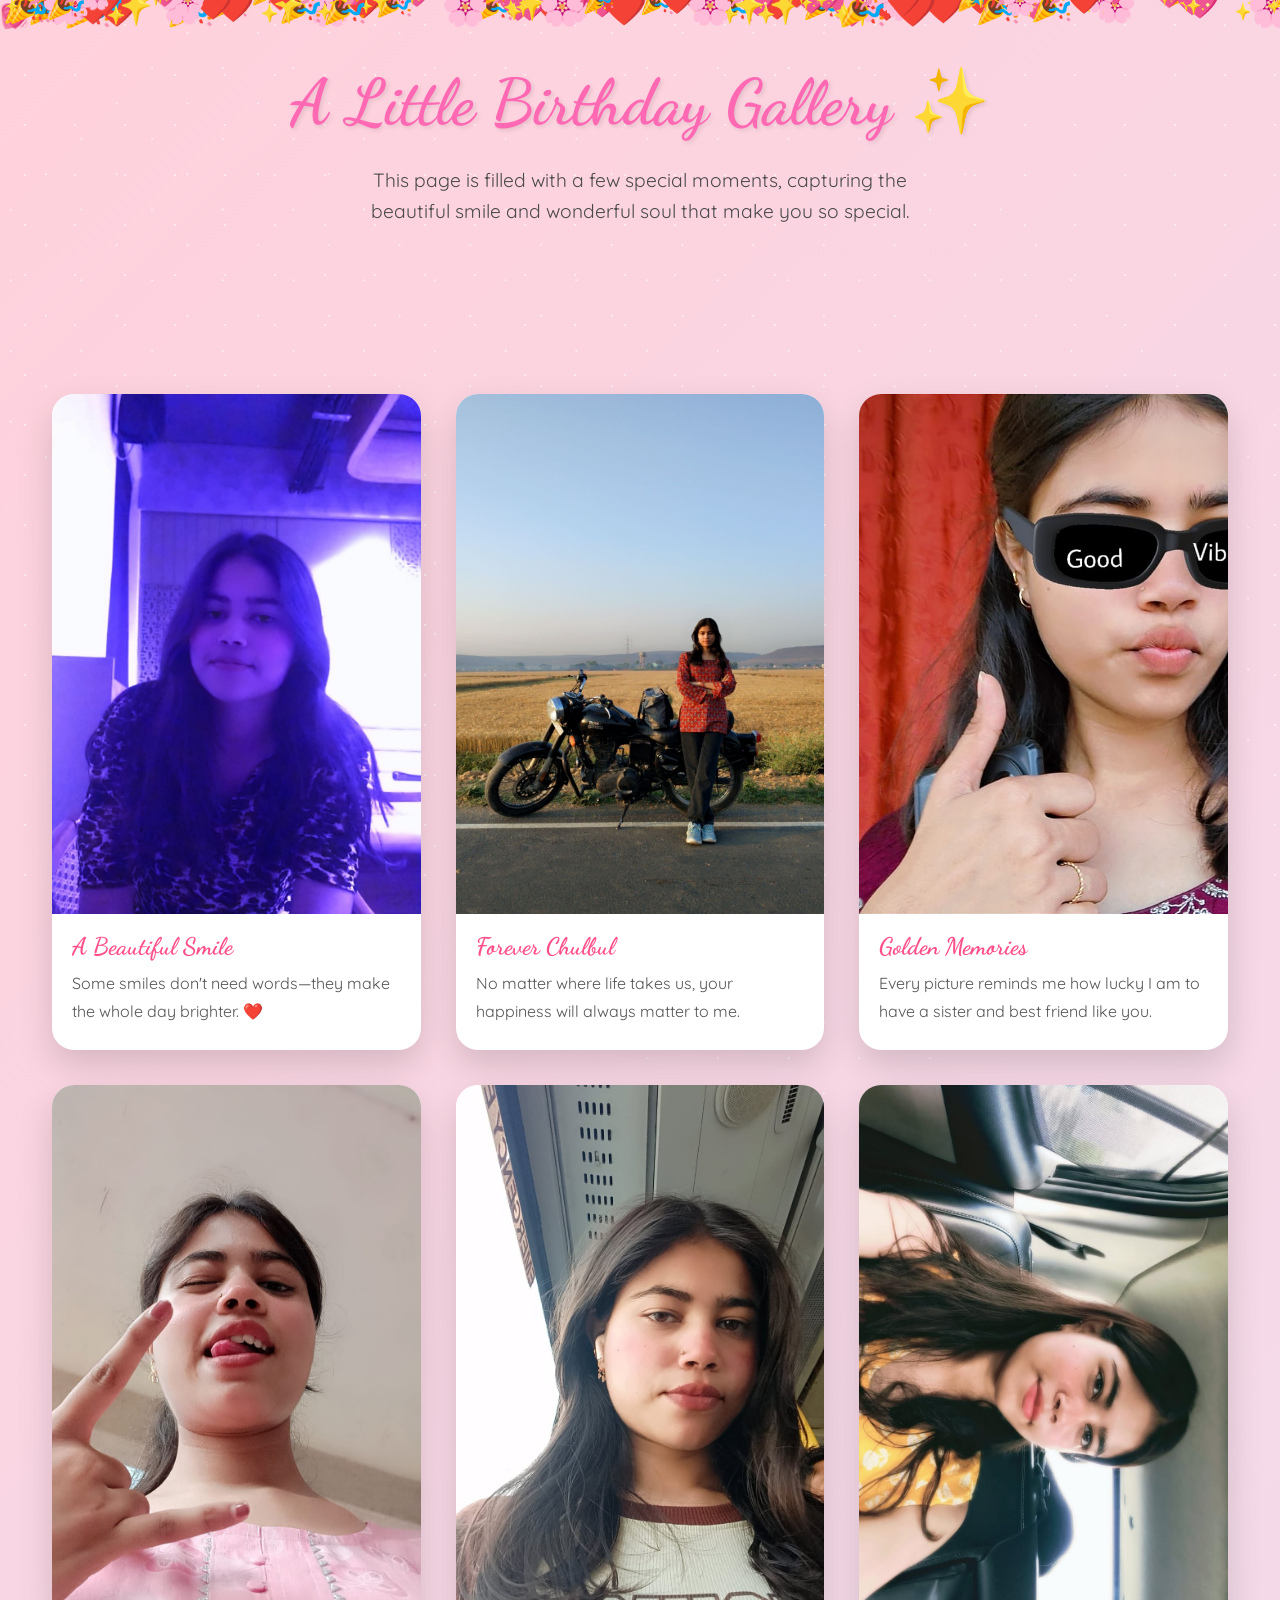
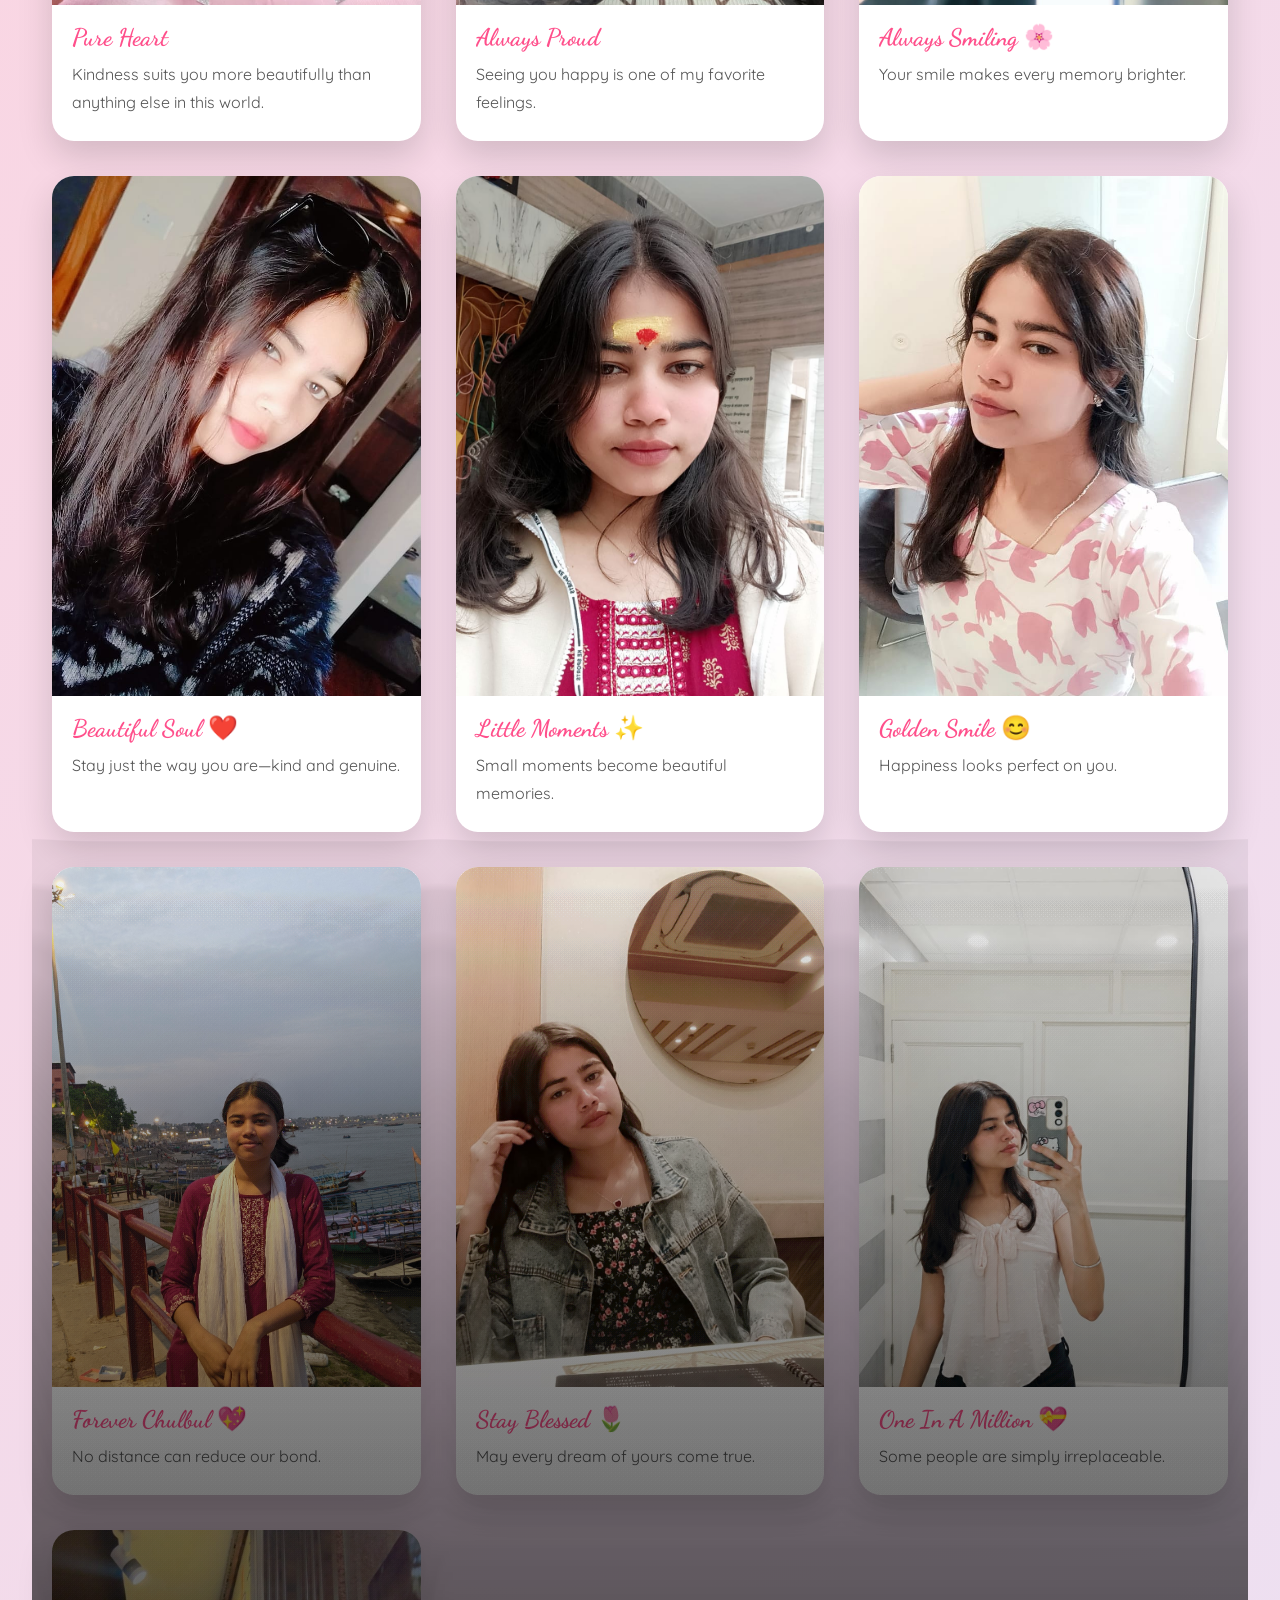
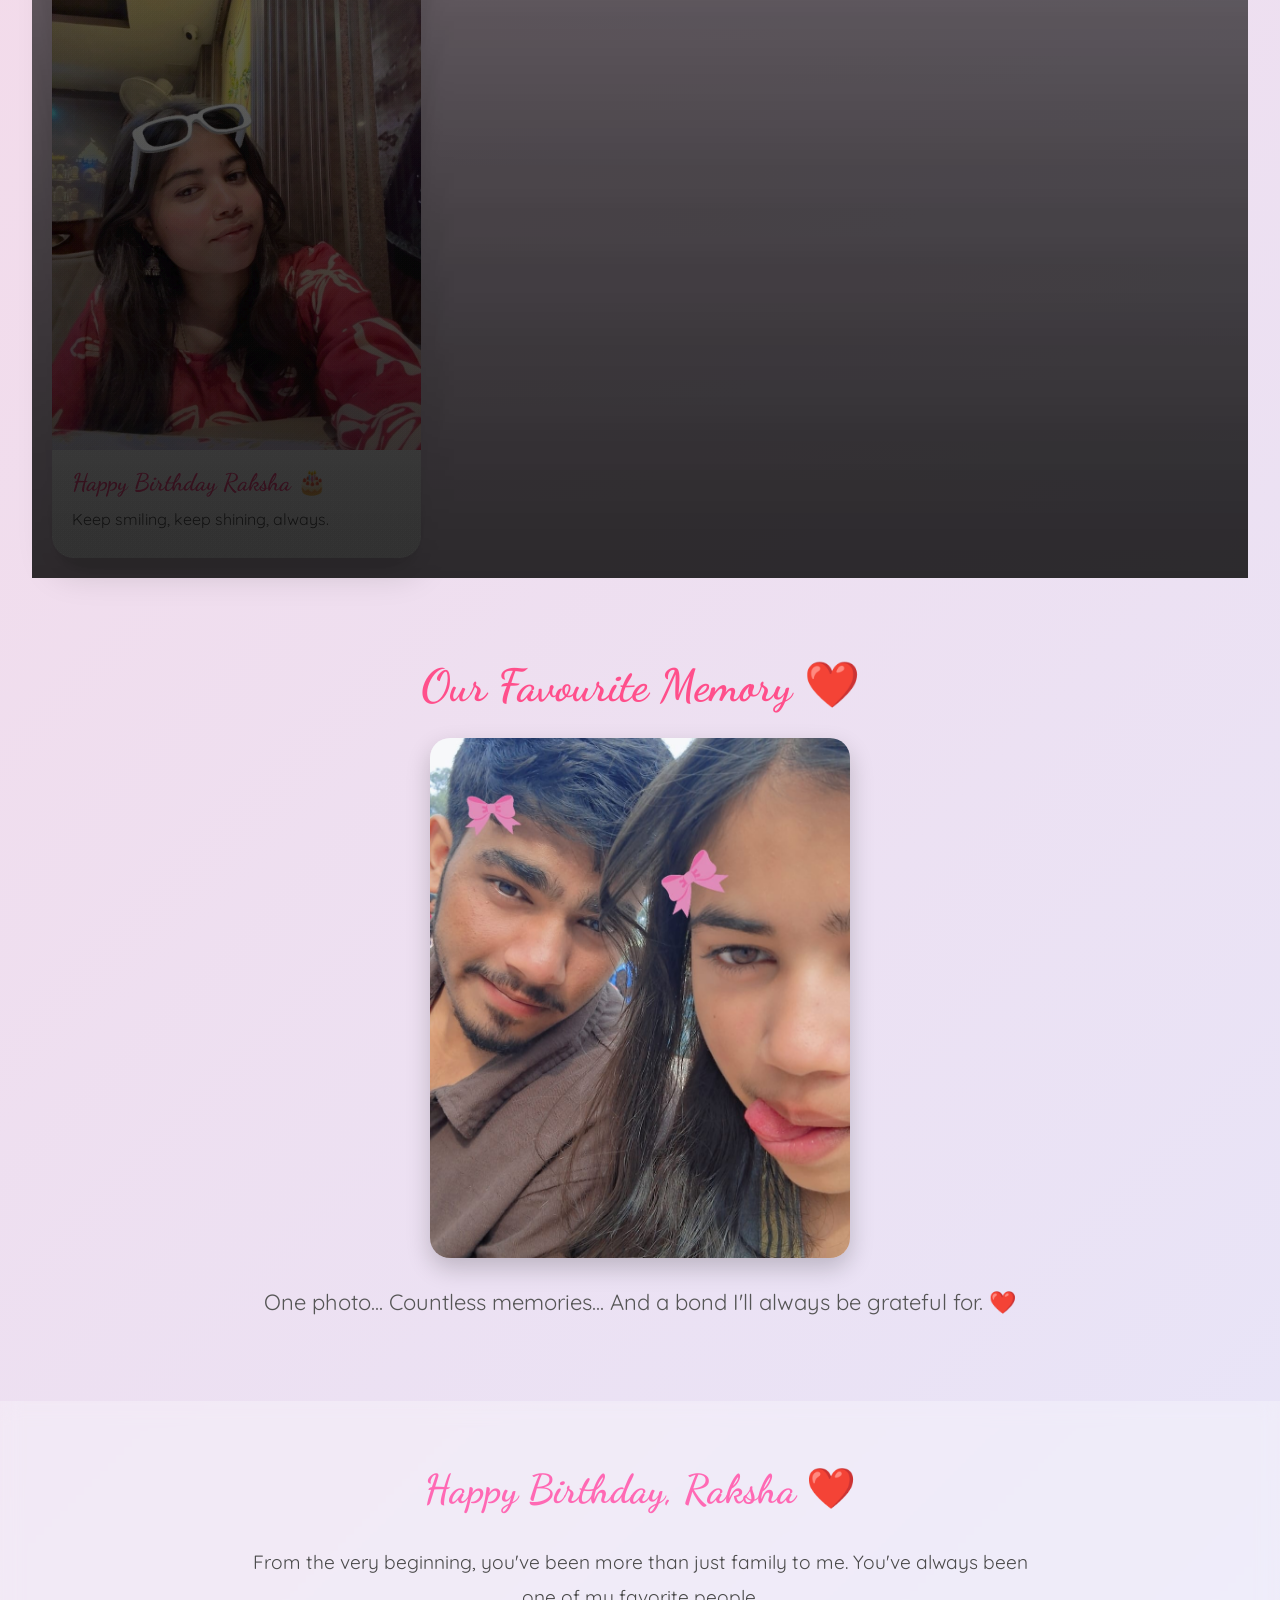
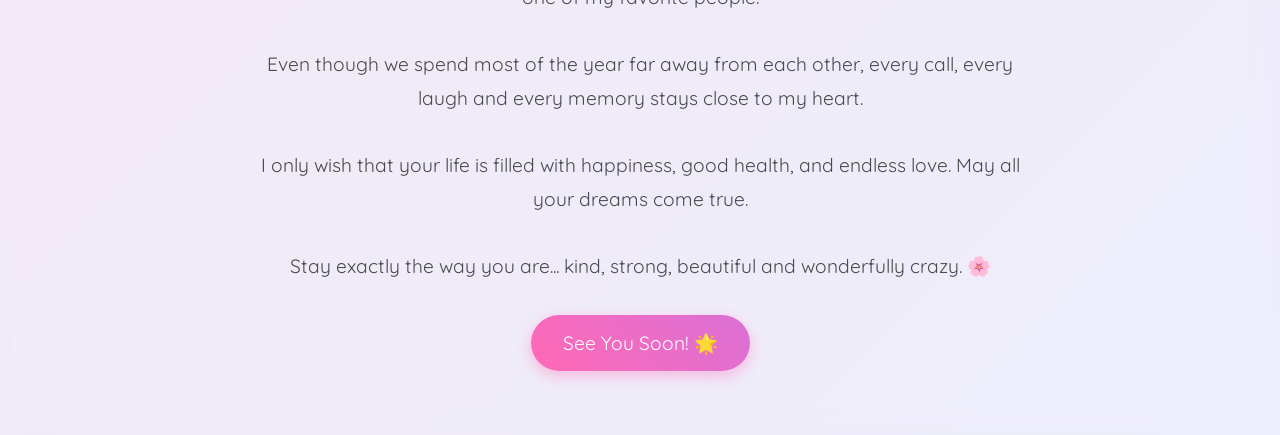
==== last.html @ acbdb8b2 "Add files via upload" ====
<!DOCTYPE html>
<html lang="en">

<head>
    <meta charset="UTF-8">
    <meta name="viewport" content="width=device-width, initial-scale=1.0">
    <title>Our Beautiful Memories ✨</title>
    <style>
        @import url('https://fonts.googleapis.com/css2?family=Dancing+Script:wght@700&family=Quicksand:wght@300;400;500;600&display=swap');

        * {
            margin: 0;
            padding: 0;
            box-sizing: border-box;
        }

        body {
            min-height: 100vh;
            background: linear-gradient(135deg,
                    #ffd1dc 0%,
                    #e6e6fa 25%,
                    #ffefd5 50%,
                    #e6e6fa 75%,
                    #ffd1dc 100%);
            background-size: 400% 400%;
            animation: gradientFlow 15s ease infinite;
            font-family: 'Quicksand', sans-serif;
            overflow-x: hidden;
            color: #4a4a4a;
        }

        @keyframes gradientFlow {
            0% {
                background-position: 0% 50%;
            }

            50% {
                background-position: 100% 50%;
            }

            100% {
                background-position: 0% 50%;
            }
        }

        /* Enhanced Sparkle Effect */
        .magic-sparkles {
            position: fixed;
            top: 0;
            left: 0;
            width: 100%;
            height: 100%;
            pointer-events: none;
            z-index: 1;
        }

        .sparkle {
            position: absolute;
            width: 6px;
            height: 6px;
            border-radius: 50%;
            background-color: white;
            animation: twinkle var(--duration, 4s) ease-in-out infinite;
            opacity: 0;
        }

        @keyframes twinkle {

            0%,
            100% {
                opacity: 0;
                transform: scale(0.5);
            }

            50% {
                opacity: 0.8;
                transform: scale(1);
            }
        }

        /* Generate 50 sparkles with different positions and animations */
        .magic-sparkles::before,
        .magic-sparkles::after {
            content: '';
            position: absolute;
            width: 100%;
            height: 100%;
            background-image: radial-gradient(circle, white 1px, transparent 1px);
            background-size: 50px 50px;
            animation: sparkleLayer 8s linear infinite;
            opacity: 0.5;
        }

        .magic-sparkles::after {
            animation-delay: -4s;
            transform: rotate(45deg);
        }

        @keyframes sparkleLayer {
            0% {
                transform: translateY(0);
            }

            100% {
                transform: translateY(-50px);
            }
        }

        /* Floating Hearts */
        .floating-hearts {
            position: fixed;
            width: 100%;
            height: 100%;
            pointer-events: none;
            z-index: 2;
        }

        .heart {
            position: absolute;
            font-size: 1.5rem;
            color: rgba(255, 105, 180, 0.6);
            animation: floatHeart var(--float-duration, 6s) ease-in-out infinite;
            animation-delay: var(--delay, 0s);
        }

        @keyframes floatHeart {
            0% {
                transform: translate(0, 100vh) rotate(0deg);
            }

            100% {
                transform: translate(var(--translate-x, 0), -100vh) rotate(360deg);
            }
        }

        /* Welcome Section */
        .welcome {
            text-align: center;
            padding: 4rem 2rem;
            position: relative;
            z-index: 3;
        }

        .welcome h1 {
            font-family: 'Dancing Script', cursive;
            font-size: 4rem;
            color: #ff69b4;
            text-shadow: 2px 2px 4px rgba(0, 0, 0, 0.1);
            animation: fadeInScale 2s ease;
        }

        .welcome p {
            font-size: 1.2rem;
            max-width: 600px;
            margin: 1.5rem auto;
            line-height: 1.6;
            animation: fadeIn 2s ease 0.5s both;
        }

        /* Enhanced Memory Cards */
        .memory-container {
            max-width: 1200px;
            margin: 0 auto;
            padding: 2rem;
            display: grid;
            grid-template-columns: repeat(auto-fit, minmax(300px, 1fr));
            gap: 2rem;
            z-index: 3;
            position: relative;
        }

        .memory-card{
    background:#fff;
    border-radius:22px;
    overflow:hidden;
    box-shadow:0 15px 35px rgba(0,0,0,.15);
    transition:.35s;
}

.memory-card:hover{
    transform:translateY(-10px);
}

        .memory-card:hover {
            transform: translateY(-10px) scale(1.02);
            box-shadow: 0 15px 30px rgba(0, 0, 0, 0.15);
        }

        .memory-card::before{
    content:"";
    position:absolute;
    left:0;
    top:0;
    width:100%;
    height:100%;
    background:linear-gradient(to top,rgba(0,0,0,.12),transparent 40%);
    pointer-events:none;
}
        

        .memory-card:hover::before {
            transform: translateX(100%);
        }

        .memory-img{
    width:100%;
    height:520px;
    object-fit:cover;
    object-position:center;
    display:block;
}

        .memory-card:hover .memory-img {
            transform: scale(1.06);
            transition:.5s;
        }

        .memory-date{
    font-size:24px;
    font-weight:bold;
    color:#ff4f8b;
    margin:18px 20px 8px;
    font-family:'Dancing Script',cursive;
}
        

        .memory-caption{
    margin:0 20px 25px;
    font-size:16px;
    line-height:28px;
    color:#555;
}

        /* Final Message Section */
        .final-message {
            text-align: center;
            padding: 4rem 2rem;
            background: rgba(255, 255, 255, 0.3);
            backdrop-filter: blur(10px);
            margin-top: 3rem;
            position: relative;
            z-index: 3;
        }

        .final-message h2 {
            font-family: 'Dancing Script', cursive;
            font-size: 3rem;
            color: #ff69b4;
            margin-bottom: 2rem;
            animation: heartbeat 2s infinite;
        }

        @keyframes heartbeat {

            0%,
            100% {
                transform: scale(1);
            }

            50% {
                transform: scale(1.1);
            }
        }

        .final-message p {
            font-size: 1.2rem;
            max-width: 800px;
            margin: 0 auto 2rem;
            line-height: 1.8;
        }

        .goodbye-btn {
            display: inline-block;
            padding: 1rem 2rem;
            font-size: 1.2rem;
            background: linear-gradient(45deg, #ff69b4, #da70d6);
            color: white;
            border: none;
            border-radius: 50px;
            cursor: pointer;
            text-decoration: none;
            transition: all 0.3s ease;
            box-shadow: 0 5px 15px rgba(255, 105, 180, 0.4);
            animation: float 3s infinite ease-in-out;
        }

        .goodbye-btn:hover {.goodbye-btn:hover{

transform:translateY(-8px) scale(1.05);

}
            transform: translateY(-5px);
            box-shadow: 0 8px 20px rgba(255, 105, 180, 0.6);
        }

        @keyframes float {

            0%,
            100% {
                transform: translateY(0);
            }

            50% {
                transform: translateY(-10px);
            }
        }

        /* Animations */
        @keyframes fadeInScale {
            0% {
                opacity: 0;
                transform: scale(0.8);
            }

            100% {
                opacity: 1;
                transform: scale(1);
            }
        }

        @keyframes fadeIn {
            0% {
                opacity: 0;
            }

            100% {
                opacity: 1;
            }
        }

        /* Generate Hearts */
        .js-generate-hearts {
            position: fixed;
            width: 100%;
            height: 100%;
            pointer-events: none;
            z-index: 2;
        }

        /* Custom Scrollbar */
        ::-webkit-scrollbar {
            width: 12px;
        }

        ::-webkit-scrollbar-track {
            background: rgba(255, 255, 255, 0.4);
        }

        ::-webkit-scrollbar-thumb {
            background: linear-gradient(45deg, #ff69b4, #da70d6);
            border-radius: 6px;
        }

        /* Responsive Design */
        @media (max-width: 768px) {
            .welcome h1 { .special-photo{
    max-width:100%;
    height:450px;
}
    width:95%;
    max-height:320px;
}  
font-size: 3rem;
            }
            .memory-container{
    width:95%;
    max-width:1450px;
    margin:60px auto;
    display:grid;
    grid-template-columns:repeat(3,1fr);
    gap:35px;
    padding:20px;
}

            .final-message h2 {
                font-size: 2.5rem;
            }
        
        .special-memory{
    width:90%;
    max-width:900px;
    margin:80px auto;
    text-align:center;
}

.special-memory h2{
    font-size:45px;
    color:#ff4f8b;
    margin-bottom:25px;
    font-family:'Dancing Script',cursive;
}

.special-photo{
    width:100%;
    max-width:420px;
    height:520px;
    object-fit:cover;
    object-position:center;
    display:block;
    margin:auto;
    border-radius:20px;
    box-shadow:0 10px 25px rgba(0,0,0,.2);
}

.special-photo:hover{
    transform:scale(1.02);
}

.special-text{
    margin-top:25px;
    font-size:22px;
    line-height:38px;
    color:#555;
}
/* ===== Image Viewer ===== */

#imageViewer{
    position:fixed;
    top:0;
    left:0;
    width:100%;
    height:100vh;
    background:rgba(0,0,0,.9);
    display:none;
    justify-content:center;
    align-items:center;
    z-index:99999;
}

#viewerImage{
    width:90%;
    max-width:900px;
    max-height:90vh;
    border-radius:20px;
    box-shadow:0 20px 50px rgba(0,0,0,.5);
}

#closeViewer{
    position:absolute;
    top:20px;
    right:35px;
    font-size:45px;
    color:white;
    cursor:pointer;
    user-select:none;
}
    </style>
</head>

<body>
    <div class="magic-sparkles"></div>
    <div class="floating-hearts">
        <!-- Hearts will be generated via CSS -->
        <div class="heart" style="--float-duration: 6s; --delay: 0s; --translate-x: 20px;">💝</div>
        <div class="heart" style="--float-duration: 8s; --delay: 1s; --translate-x: -30px;">💖</div>
        <div class="heart" style="--float-duration: 7s; --delay: 2s; --translate-x: 40px;">💗</div>
        <div class="heart" style="--float-duration: 9s; --delay: 3s; --translate-x: -20px;">💓</div>
        <div class="heart" style="--float-duration: 5s; --delay: 4s; --translate-x: 30px;">💕</div>
    </div>

    <section class="welcome">
        <h1>A Little Birthday Gallery ✨</h1>
        <p>This page is filled with a few special moments,
capturing the beautiful smile and wonderful soul
that make you so special.</p>
    </section>

    <div class="memory-container">
       <div class="memory-card">
<img src="images/p3.jpg" class="memory-img">
<div class="memory-date">A Beautiful Smile</div>
<div class="memory-caption">
Some smiles don't need words—they make the whole day brighter. ❤️
</div>
</div>

<div class="memory-card">
<img src="images/p2.jpg" class="memory-img">
<div class="memory-date">Forever Chulbul</div>
<div class="memory-caption">
No matter where life takes us, your happiness will always matter to me.
</div>
</div>

<div class="memory-card">
<img src="images/p1.jpg" class="memory-img">
<div class="memory-date">Golden Memories</div>
<div class="memory-caption">
Every picture reminds me how lucky I am to have a sister and best friend like you.
</div>
</div>

<div class="memory-card">
<img src="images/p4.jpg" class="memory-img">
<div class="memory-date">Pure Heart</div>
<div class="memory-caption">
Kindness suits you more beautifully than anything else in this world.
</div>
</div>

<div class="memory-card">
<img src="images/p6.jpg" class="memory-img">
<div class="memory-date">Always Proud</div>
<div class="memory-caption">
Seeing you happy is one of my favorite feelings.
</div>
</div> 
<div class="memory-card">
    <img src="images/p7.jpg" class="memory-img">
    <div class="memory-date">Always Smiling 🌸</div>
    <div class="memory-caption">
        Your smile makes every memory brighter.
    </div>
</div>

<div class="memory-card">
    <img src="images/p8.jpg" class="memory-img">
    <div class="memory-date">Beautiful Soul ❤️</div>
    <div class="memory-caption">
        Stay just the way you are—kind and genuine.
    </div>
</div>

<div class="memory-card">
    <img src="images/p9.jpg" class="memory-img">
    <div class="memory-date">Little Moments ✨</div>
    <div class="memory-caption">
        Small moments become beautiful memories.
    </div>
</div>

<div class="memory-card">
    <img src="images/p10.jpg" class="memory-img">
    <div class="memory-date">Golden Smile 😊</div>
    <div class="memory-caption">
        Happiness looks perfect on you.
    </div>
</div>

<div class="memory-card">
    <img src="images/p11.jpg" class="memory-img">
    <div class="memory-date">Forever Chulbul 💖</div>
    <div class="memory-caption">
        No distance can reduce our bond.
    </div>
</div>

<div class="memory-card">
    <img src="images/p12.jpg" class="memory-img">
    <div class="memory-date">Stay Blessed 🌷</div>
    <div class="memory-caption">
        May every dream of yours come true.
    </div>
</div>

<div class="memory-card">
    <img src="images/p13.jpg" class="memory-img">
    <div class="memory-date">One In A Million 💝</div>
    <div class="memory-caption">
        Some people are simply irreplaceable.
    </div>
</div>

<div class="memory-card">
    <img src="images/p14.jpg" class="memory-img">
    <div class="memory-date">Happy Birthday Raksha 🎂</div>
    <div class="memory-caption">
        Keep smiling, keep shining, always.
    </div>
</div>
    </div>
<section class="special-memory">

    <h2>Our Favourite Memory ❤️</h2>

    <img src="images/p5.jpg" class="special-photo">

    <p class="special-text">
        One photo...
        Countless memories...
        And a bond I'll always be grateful for. ❤️
    </p>

</section>
    <section class="final-message">
      <h2>Happy Birthday, Raksha ❤️</h2>

<p>
From the very beginning, you've been more than just family to me.
You've always been one of my favorite people.
</p>

<p>
Even though we spend most of the year far away from each other,
every call, every laugh and every memory stays close to my heart.
</p>

<p>
I only wish that your life is filled with happiness,
good health, and endless love. May all your dreams come true.
</p>

<p>
Stay exactly the way you are...
kind, strong, beautiful and wonderfully crazy. 🌸
</p>

<a href="#" class="goodbye-btn">See You Soon! 🌟</a>
    </section>
    <!-- Fullscreen Image Viewer -->
<div id="imageViewer">

    <span id="closeViewer">&times;</span>

    <img id="viewerImage">

</div>
<script>

const viewer = document.getElementById("imageViewer");
const viewerImg = document.getElementById("viewerImage");
const closeBtn = document.getElementById("closeViewer");

document.querySelectorAll(".memory-img,.special-photo").forEach(img=>{

    img.onclick=()=>{

        viewer.style.display="flex";
        viewerImg.src=img.src;

    }

});

closeBtn.onclick=()=>{

    viewer.style.display="none";

}

viewer.onclick=(e)=>{

    if(e.target===viewer){

        viewer.style.display="none";

    }

}

</script>
<script>

function confetti(){

for(let i=0;i<120;i++){

const c=document.createElement("div");

c.innerHTML=["❤️","🎉","✨","🌸","💖"][Math.floor(Math.random()*5)];

c.style.position="fixed";

c.style.left=Math.random()*100+"vw";

c.style.top="-20px";

c.style.fontSize=(20+Math.random()*20)+"px";

c.style.zIndex="99999";

document.body.appendChild(c);

c.animate([

{transform:"translateY(0) rotate(0deg)"},

{transform:`translateY(${window.innerHeight+100}px) rotate(720deg)`}

],{

duration:4000+Math.random()*2000,

iterations:1

});

setTimeout(()=>c.remove(),6000);

}

}

window.onload=()=>{

setTimeout(confetti,1000);

}

</script>
</body>

</html>
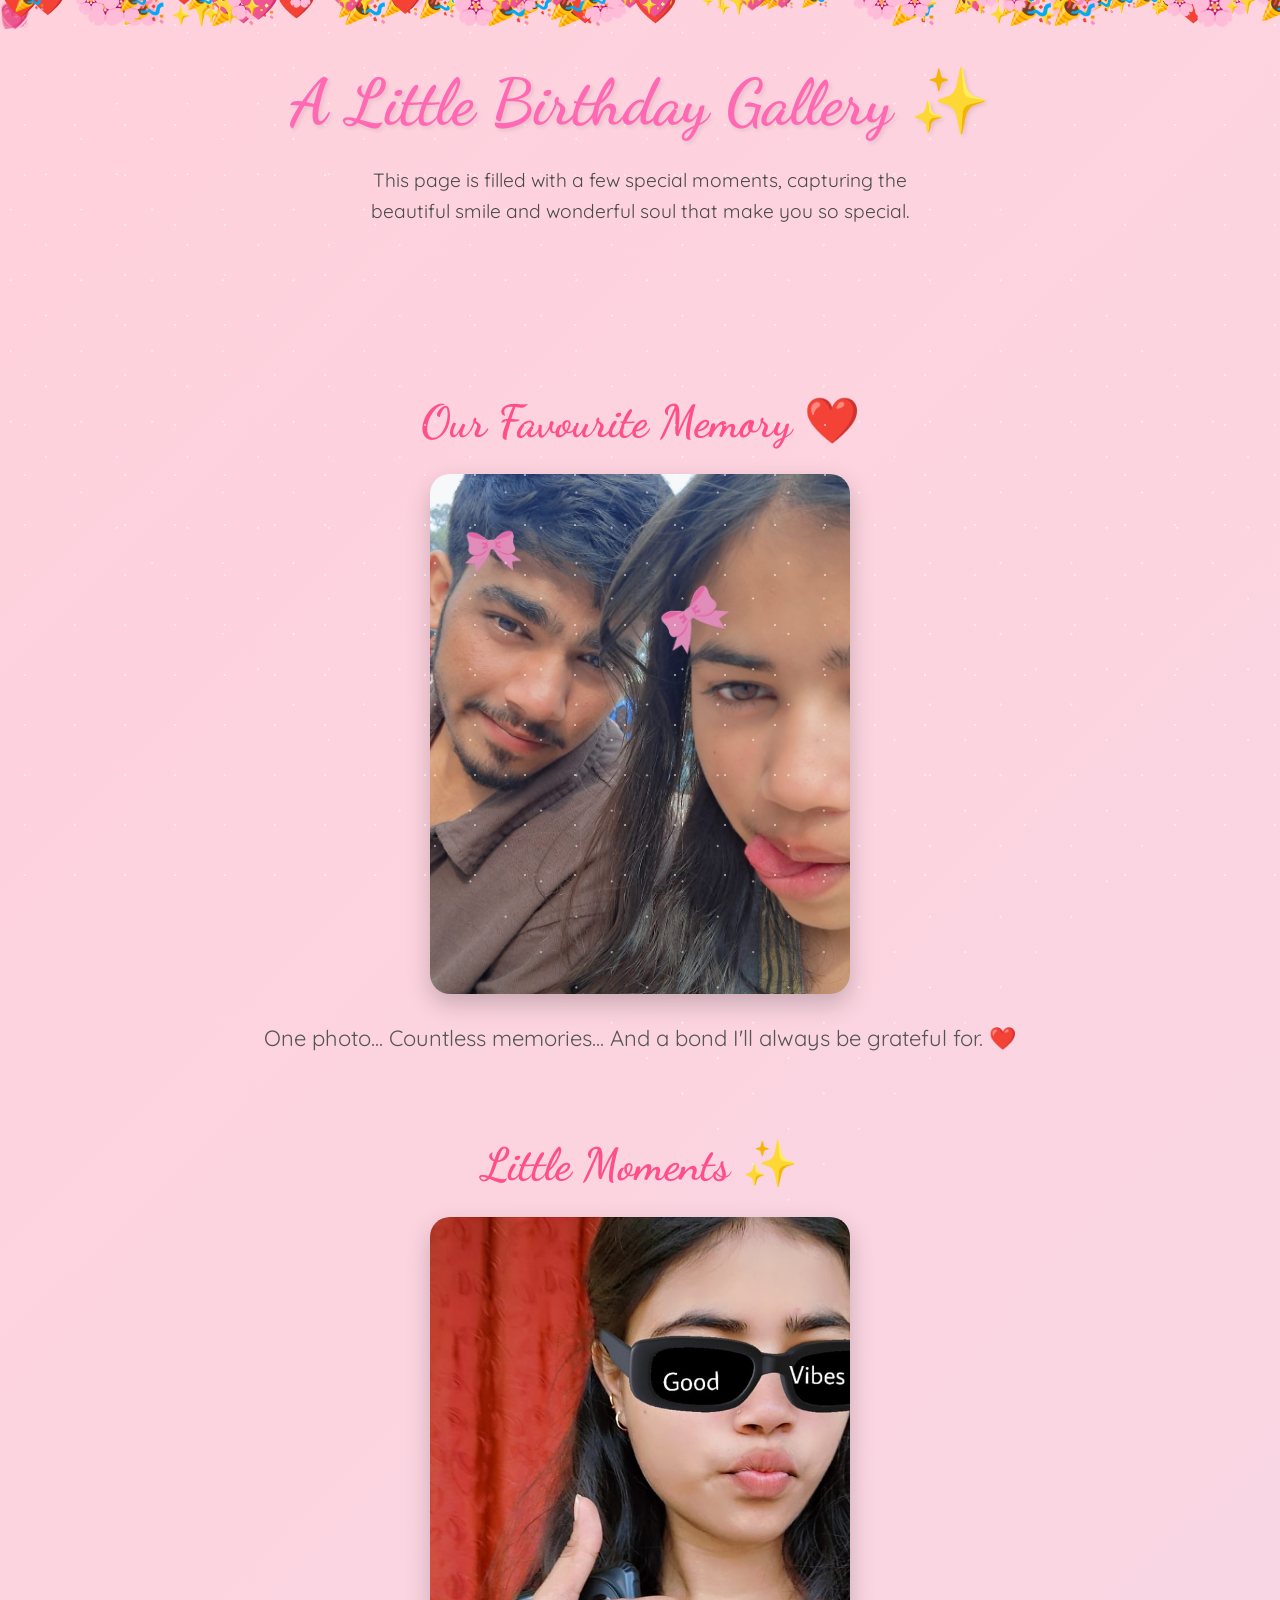
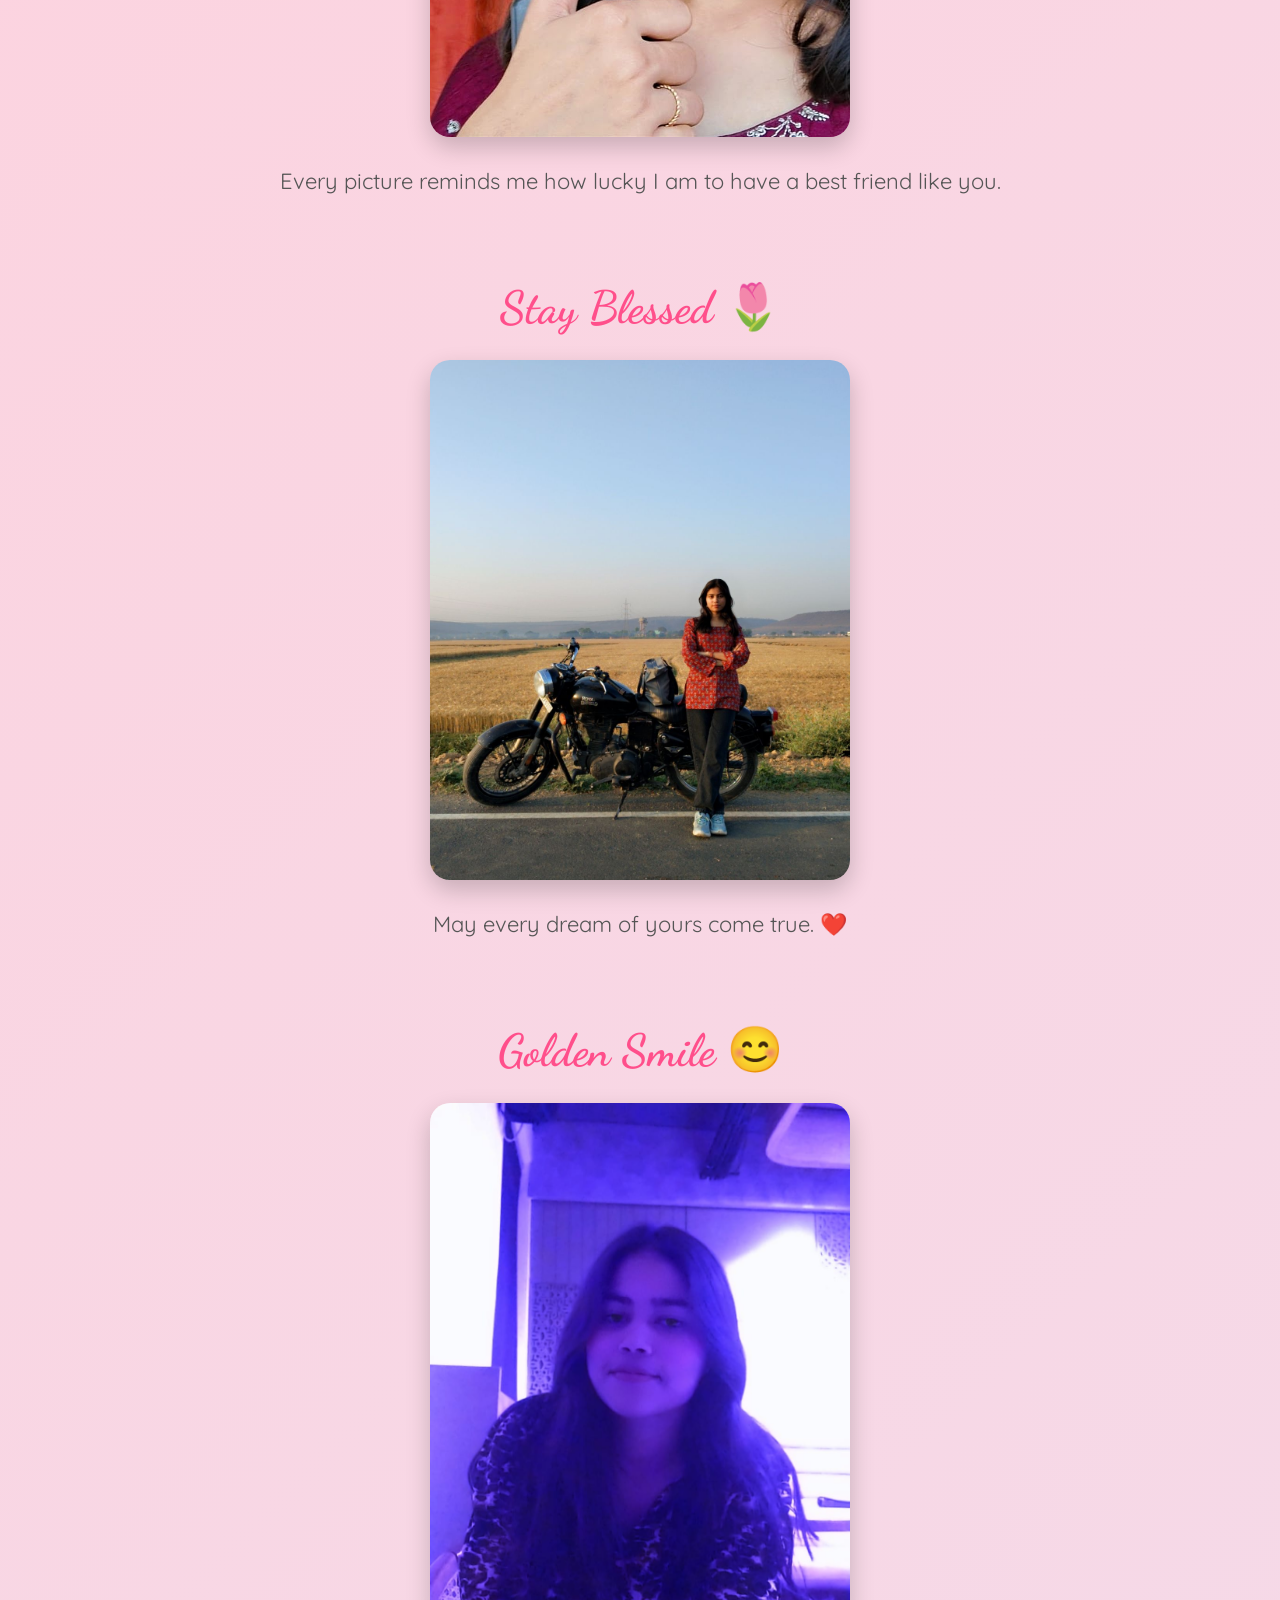
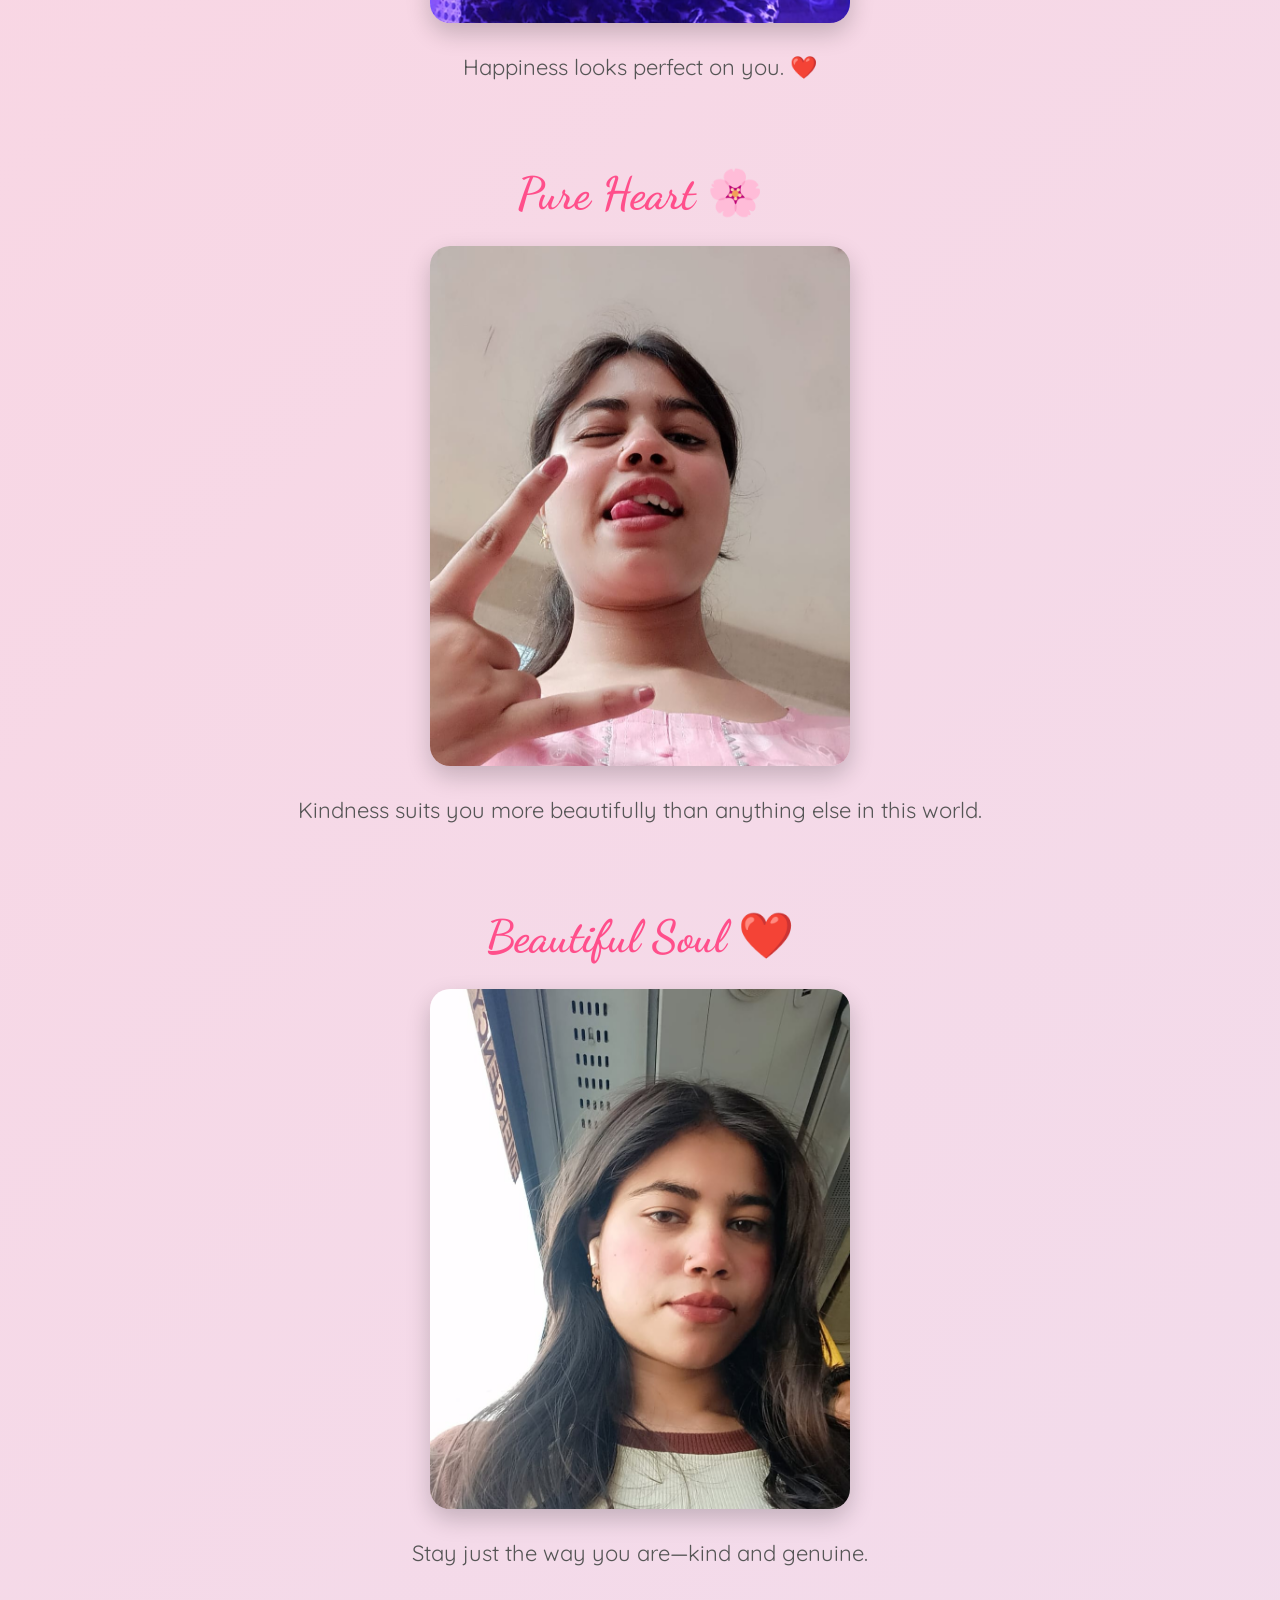
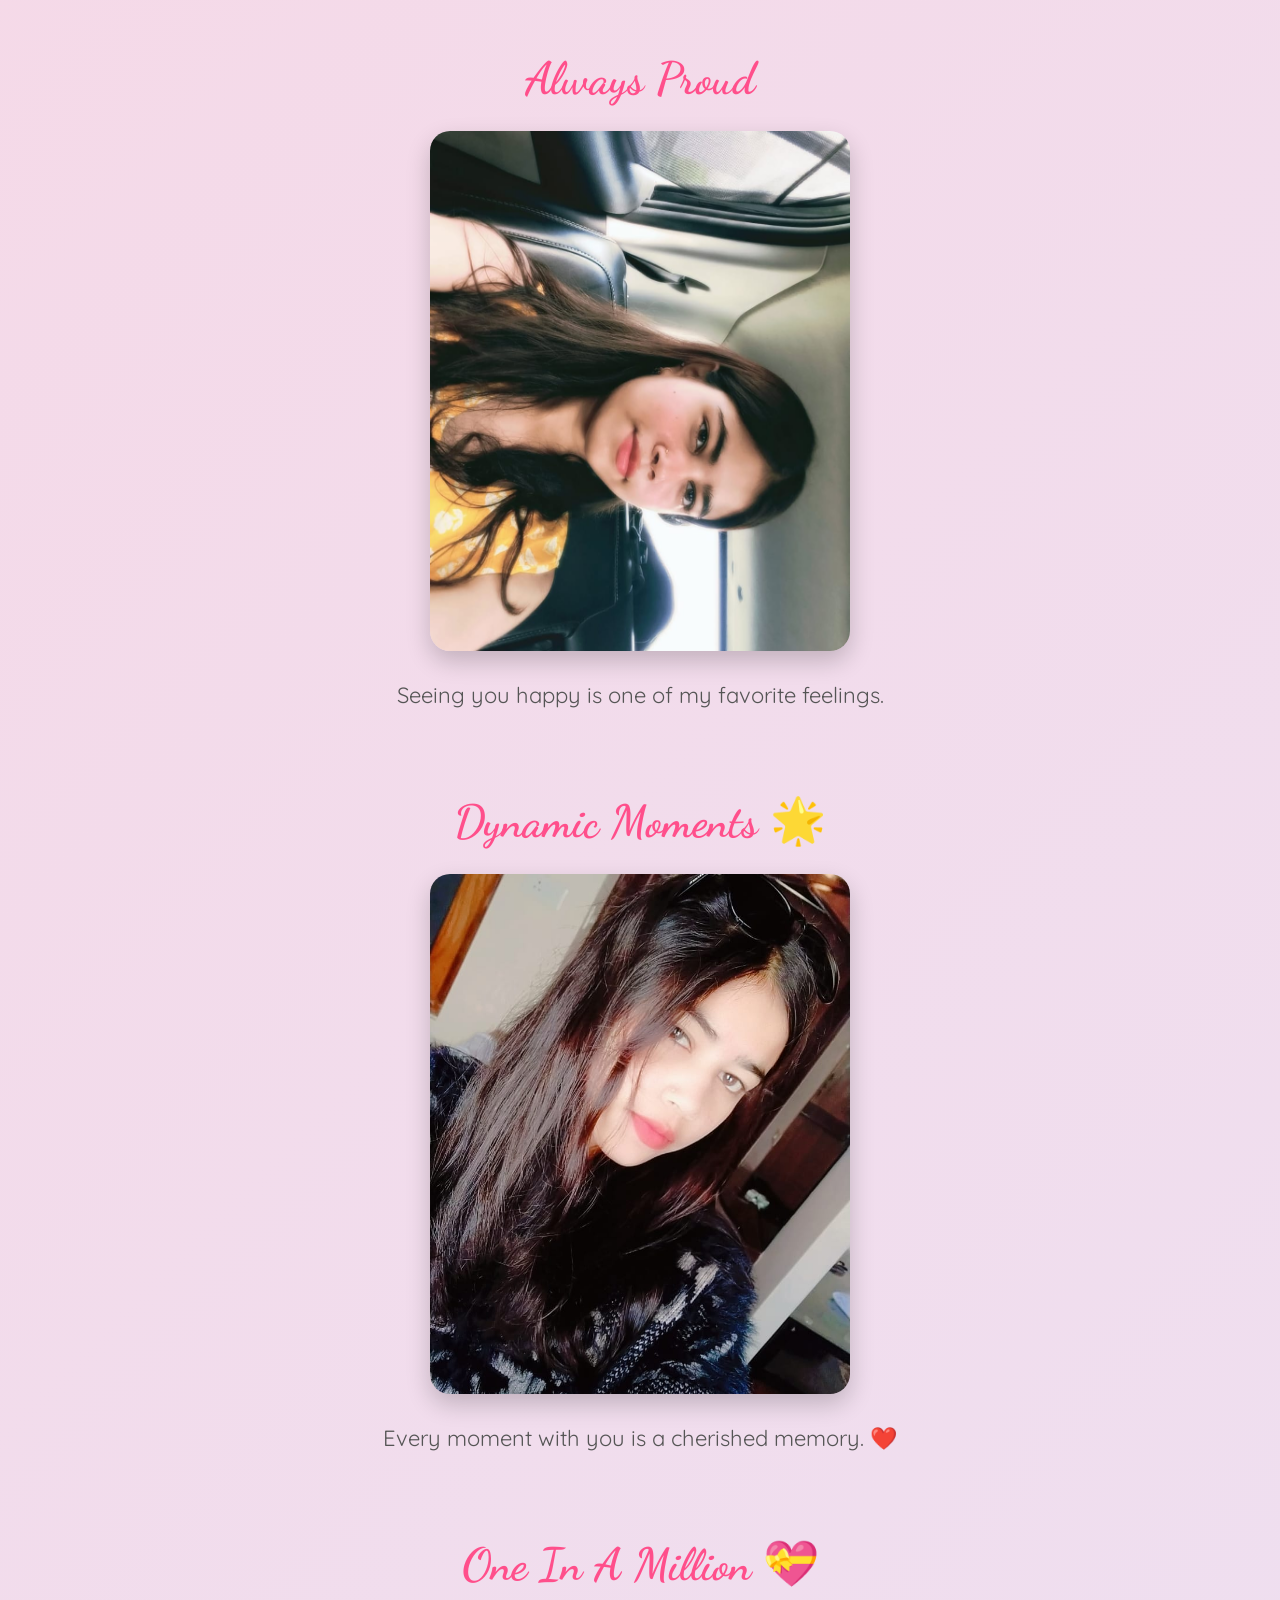
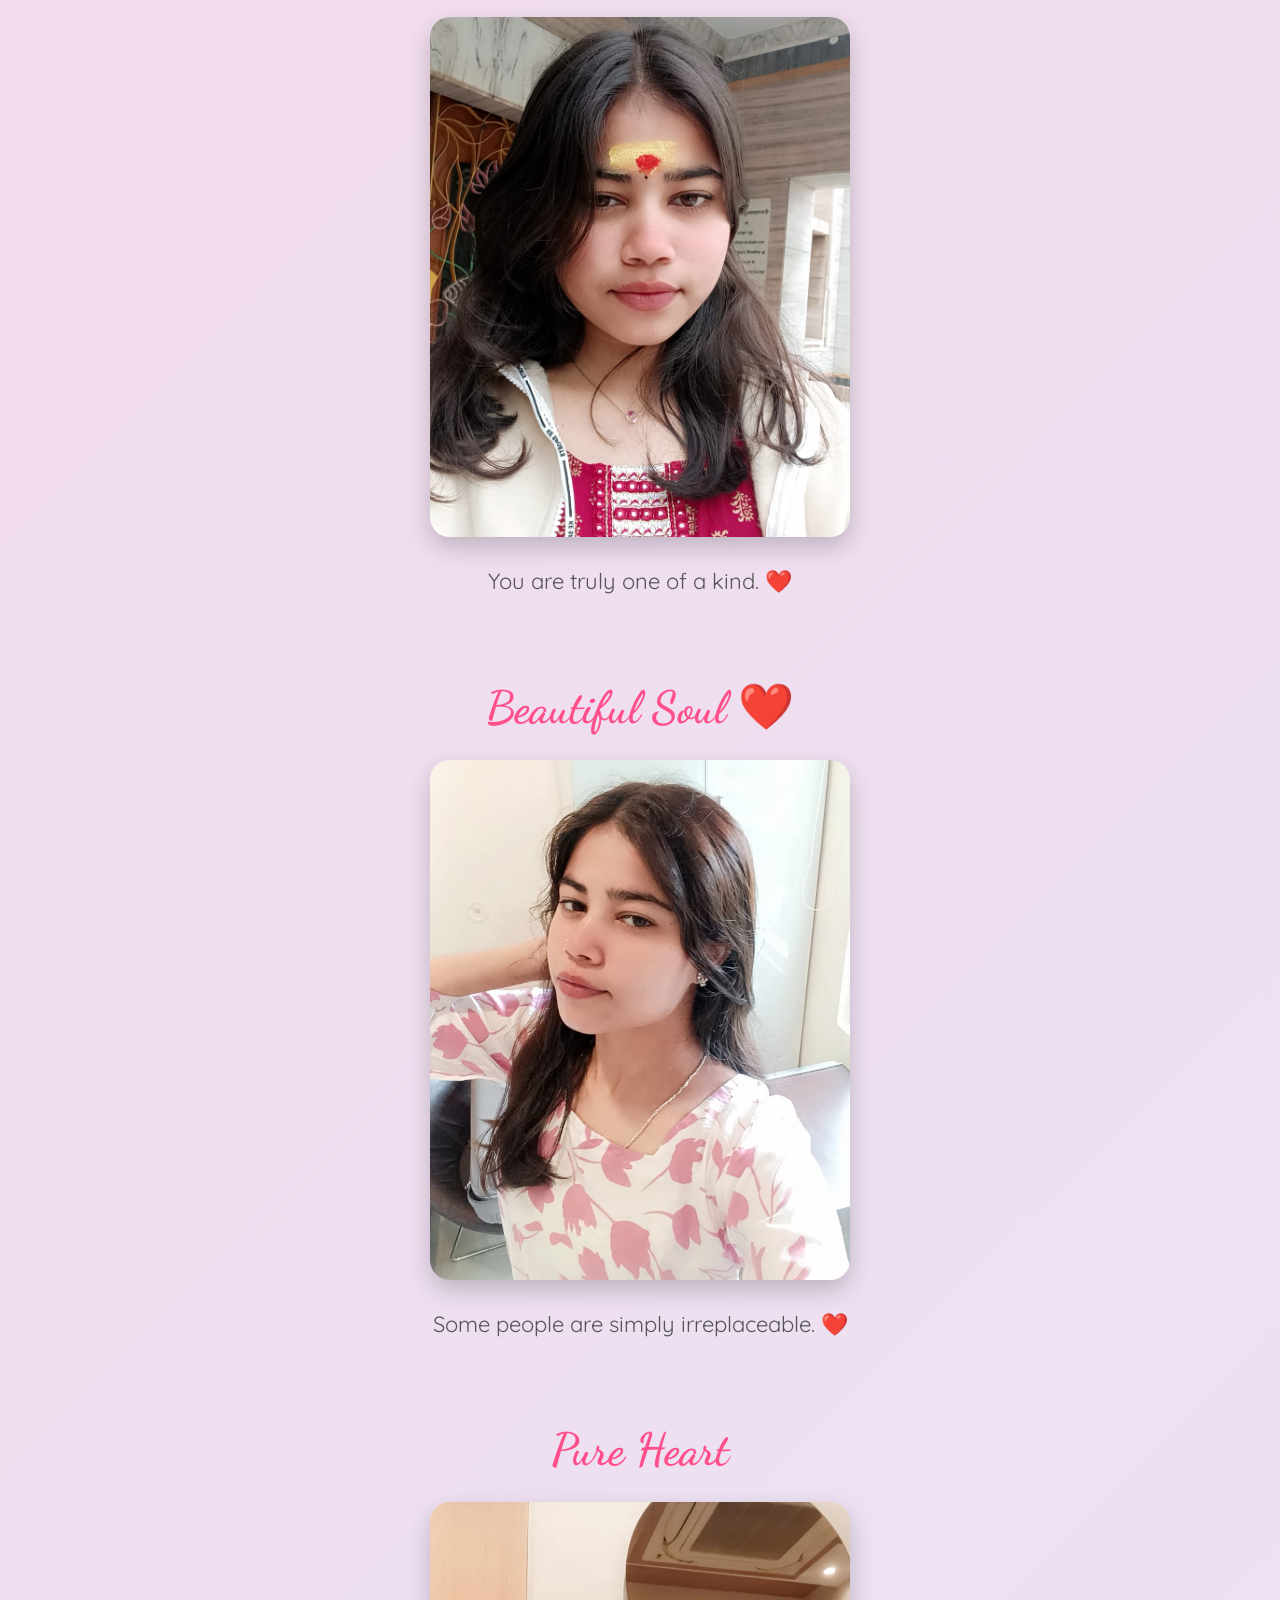
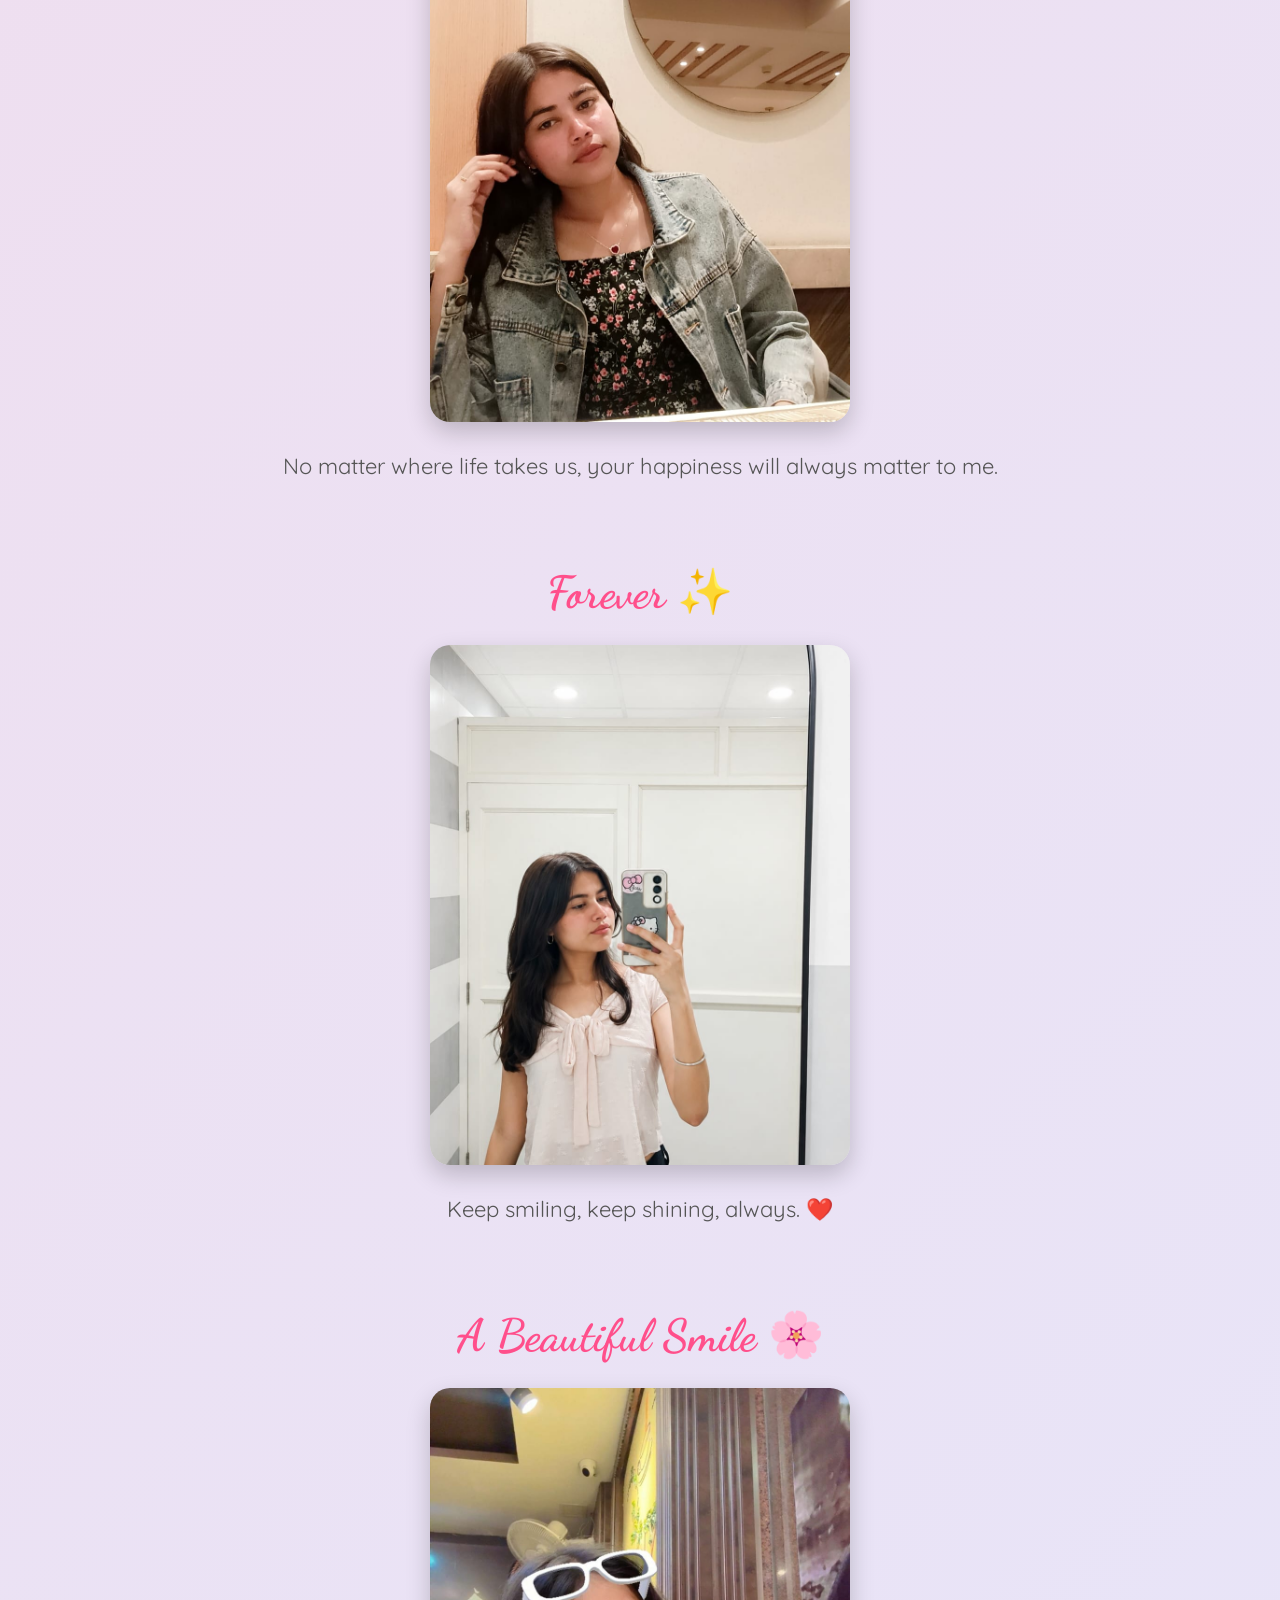
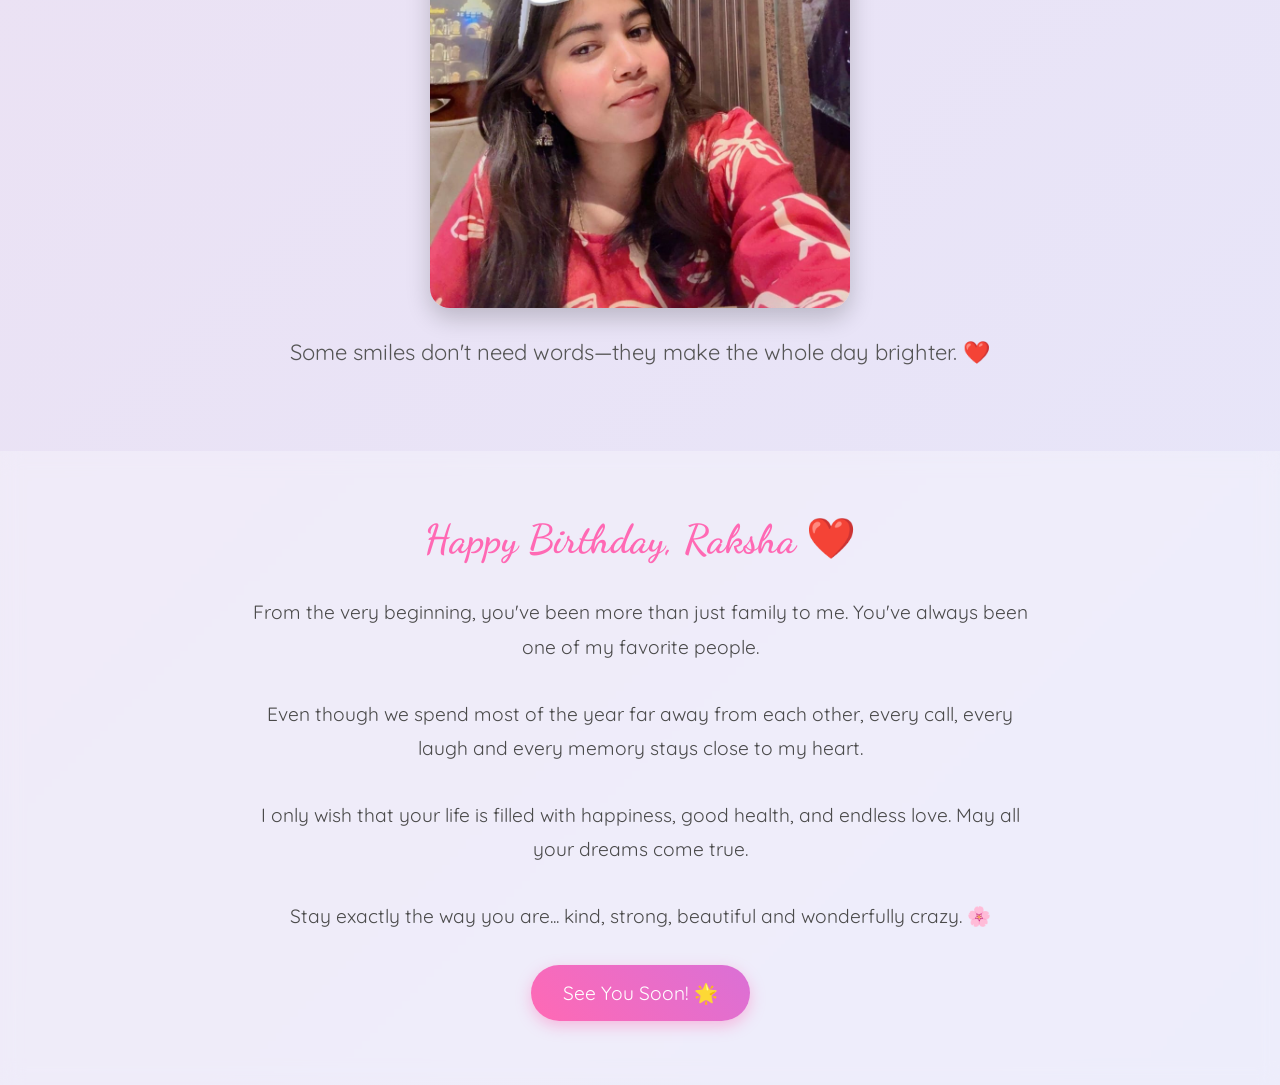
==== commit af512bd0: "Add files via upload" ====
--- a/last.html
+++ b/last.html
@@ -464,112 +464,7 @@
 capturing the beautiful smile and wonderful soul
 that make you so special.</p>
     </section>
-
-    <div class="memory-container">
-       <div class="memory-card">
-<img src="images/p3.jpg" class="memory-img">
-<div class="memory-date">A Beautiful Smile</div>
-<div class="memory-caption">
-Some smiles don't need words—they make the whole day brighter. ❤️
-</div>
-</div>
-
-<div class="memory-card">
-<img src="images/p2.jpg" class="memory-img">
-<div class="memory-date">Forever Chulbul</div>
-<div class="memory-caption">
-No matter where life takes us, your happiness will always matter to me.
-</div>
-</div>
-
-<div class="memory-card">
-<img src="images/p1.jpg" class="memory-img">
-<div class="memory-date">Golden Memories</div>
-<div class="memory-caption">
-Every picture reminds me how lucky I am to have a sister and best friend like you.
-</div>
-</div>
-
-<div class="memory-card">
-<img src="images/p4.jpg" class="memory-img">
-<div class="memory-date">Pure Heart</div>
-<div class="memory-caption">
-Kindness suits you more beautifully than anything else in this world.
-</div>
-</div>
-
-<div class="memory-card">
-<img src="images/p6.jpg" class="memory-img">
-<div class="memory-date">Always Proud</div>
-<div class="memory-caption">
-Seeing you happy is one of my favorite feelings.
-</div>
-</div> 
-<div class="memory-card">
-    <img src="images/p7.jpg" class="memory-img">
-    <div class="memory-date">Always Smiling 🌸</div>
-    <div class="memory-caption">
-        Your smile makes every memory brighter.
-    </div>
-</div>
-
-<div class="memory-card">
-    <img src="images/p8.jpg" class="memory-img">
-    <div class="memory-date">Beautiful Soul ❤️</div>
-    <div class="memory-caption">
-        Stay just the way you are—kind and genuine.
-    </div>
-</div>
-
-<div class="memory-card">
-    <img src="images/p9.jpg" class="memory-img">
-    <div class="memory-date">Little Moments ✨</div>
-    <div class="memory-caption">
-        Small moments become beautiful memories.
-    </div>
-</div>
-
-<div class="memory-card">
-    <img src="images/p10.jpg" class="memory-img">
-    <div class="memory-date">Golden Smile 😊</div>
-    <div class="memory-caption">
-        Happiness looks perfect on you.
-    </div>
-</div>
-
-<div class="memory-card">
-    <img src="images/p11.jpg" class="memory-img">
-    <div class="memory-date">Forever Chulbul 💖</div>
-    <div class="memory-caption">
-        No distance can reduce our bond.
-    </div>
-</div>
-
-<div class="memory-card">
-    <img src="images/p12.jpg" class="memory-img">
-    <div class="memory-date">Stay Blessed 🌷</div>
-    <div class="memory-caption">
-        May every dream of yours come true.
-    </div>
-</div>
-
-<div class="memory-card">
-    <img src="images/p13.jpg" class="memory-img">
-    <div class="memory-date">One In A Million 💝</div>
-    <div class="memory-caption">
-        Some people are simply irreplaceable.
-    </div>
-</div>
-
-<div class="memory-card">
-    <img src="images/p14.jpg" class="memory-img">
-    <div class="memory-date">Happy Birthday Raksha 🎂</div>
-    <div class="memory-caption">
-        Keep smiling, keep shining, always.
-    </div>
-</div>
-    </div>
-<section class="special-memory">
+    <section class="special-memory">
 
     <h2>Our Favourite Memory ❤️</h2>
 
@@ -579,6 +474,139 @@
         One photo...
         Countless memories...
         And a bond I'll always be grateful for. ❤️
+    </p>
+
+</section>
+    <section class="special-memory">
+
+    <h2>Little Moments ✨</h2>
+
+    <img src="images/p1.jpg" class="special-photo">
+
+    <p class="special-text">
+        Every picture reminds me how lucky I am to have a  best friend like you.
+    </p>
+
+</section>
+    <section class="special-memory">
+
+    <h2>Stay Blessed 🌷</h2>
+
+    <img src="images/p2.jpg" class="special-photo">
+
+    <p class="special-text">
+       May every dream of yours come true. ❤️
+    </p>
+
+</section>
+    <section class="special-memory">
+
+    <h2>Golden Smile 😊</h2>
+
+    <img src="images/p3.jpg" class="special-photo">
+
+    <p class="special-text">
+        Happiness looks perfect on you. ❤️
+    </p>
+
+</section>
+    <section class="special-memory">
+
+    <h2>Pure Heart 🌸</h2>
+
+    <img src="images/p4.jpg" class="special-photo">
+
+    <p class="special-text">
+    Kindness suits you more beautifully than anything else in this world.
+    </p>
+
+</section>
+    <section class="special-memory">
+
+    <h2>Beautiful Soul ❤️</h2>
+
+    <img src="images/p6.jpg" class="special-photo">
+
+    <p class="special-text">
+        Stay just the way you are—kind and genuine.
+    </p>
+
+</section>
+    <section class="special-memory">
+
+    <h2>Always Proud</h2>
+
+    <img src="images/p7.jpg" class="special-photo">
+
+    <p class="special-text">
+        Seeing you happy is one of my favorite feelings. 
+    </p>
+
+</section>
+    <section class="special-memory">
+
+    <h2>Dynamic Moments 🌟</h2>
+
+    <img src="images/p8.jpg" class="special-photo">
+
+    <p class="special-text">
+        Every moment with you is a cherished memory. ❤️
+    </p>
+
+</section>
+    <section class="special-memory">
+
+    <h2>One In A Million 💝</h2>
+
+    <img src="images/p9.jpg" class="special-photo">
+
+    <p class="special-text">
+        You are truly one of a kind. ❤️
+    </p>
+
+</section>
+    <section class="special-memory">
+
+    <h2>Beautiful Soul ❤️</h2>
+
+    <img src="images/p10.jpg" class="special-photo">
+
+    <p class="special-text">
+        Some people are simply irreplaceable. ❤️
+    </p>
+
+</section>
+<section class="special-memory">
+
+    <h2>Pure Heart</h2>
+
+    <img src="images/p12.jpg" class="special-photo">
+
+    <p class="special-text">
+        No matter where life takes us, your happiness will always matter to me.
+    </p>
+
+</section>
+</section>
+    <section class="special-memory">
+
+    <h2>Forever ✨</h2>
+
+    <img src="images/p13.jpg" class="special-photo">
+
+    <p class="special-text">
+        Keep smiling, keep shining, always. ❤️
+    </p>
+
+</section>
+<section class="special-memory">
+
+    <h2> A Beautiful Smile 🌸</h2>
+
+    <img src="images/p14.jpg" class="special-photo">
+
+    <p class="special-text">
+        Some smiles don't need words—they make the whole day brighter. ❤️
     </p>
 
 </section>
